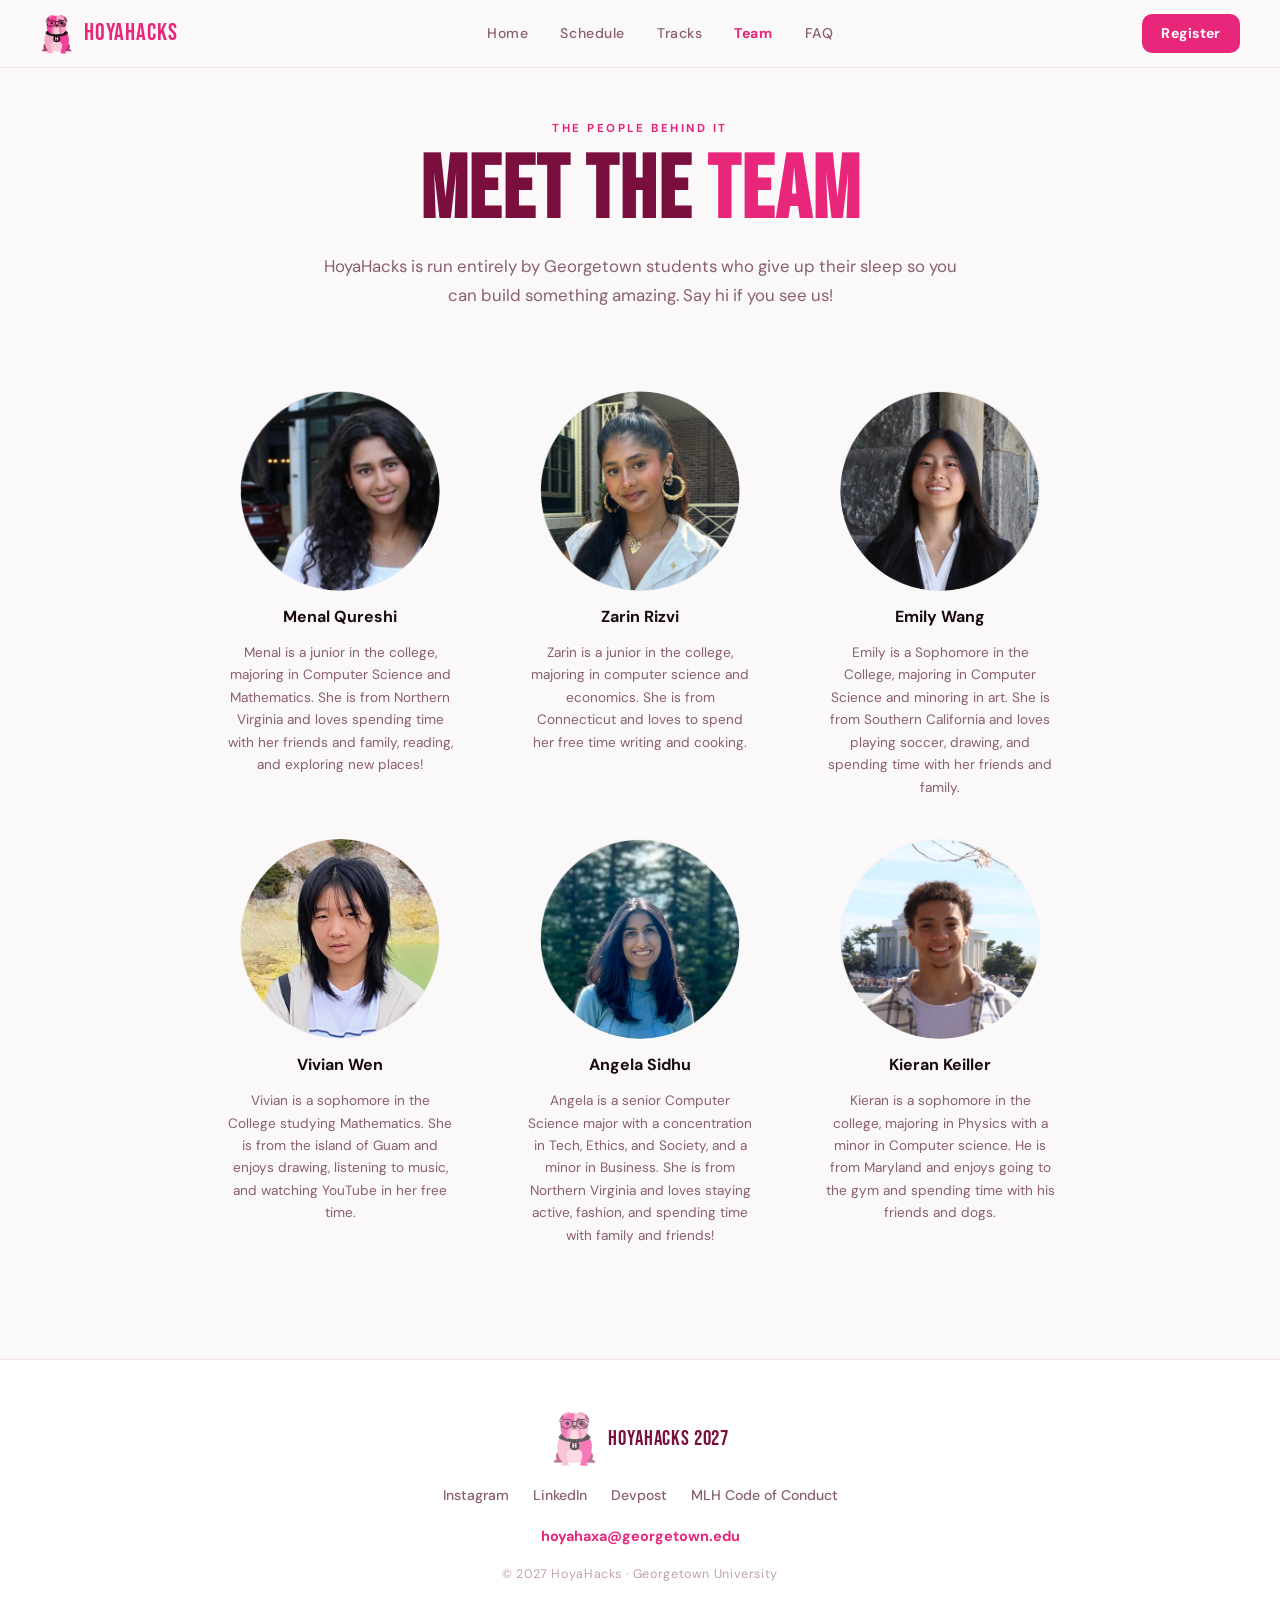
==== organizers.html @ c8f6a8e1 "initial commit" ====
<!DOCTYPE html>
<html lang="en">
<head>
<meta charset="UTF-8">
<meta name="viewport" content="width=device-width, initial-scale=1.0">
<title>Meet the Team — HoyaHacks 2027</title>
<link href="https://fonts.googleapis.com/css2?family=Bebas+Neue&family=DM+Sans:wght@400;500;700&display=swap" rel="stylesheet">
<link rel="stylesheet" href="shared.css">

<style>
.team-grid {
  display: grid;
  grid-template-columns: repeat(3, 1fr);
  gap: 2.5rem;
  max-width: 860px;
  margin: 0 auto;
  text-align: center;
}

.team-card {
  display: flex;
  flex-direction: column;
  align-items: center;
  gap: 0.8rem;
}

.team-avatar {
  width: 200px;
  height: 200px;
  border-radius: 50%;
  background: linear-gradient(135deg, var(--pink-pale) 0%, var(--pink-light) 100%);
  border: 0px solid var(--pink-light);
  display: flex;
  align-items: center;
  justify-content: center;
  font-family: 'Bebas Neue', sans-serif;
  font-size: 2rem;
  color: var(--pink-hot);
  overflow: hidden;
  flex-shrink: 0;
}

.team-avatar img {
  width: 100%;
  height: 100%;
  object-fit: cover;
}

.team-name {
  font-weight: 700;
  font-size: 1rem;
  color: var(--text);
}

.team-blurb {
  font-size: 0.85rem;
  color: var(--text-muted);
  line-height: 1.65;
  max-width: 230px;
}

@media (max-width: 600px) {
  .team-grid { grid-template-columns: repeat(2, 1fr); gap: 2rem; }
}
</style>
</head>
<body>

<nav id="nav">
  <a href="index.html" class="nav-logo">
    <img src="HH2027_FULL_Logo_Transparent-JACK.png" alt="mascot" class="nav-mascot">
    HoyaHacks
  </a>
  <ul class="nav-links">
    <li><a href="index.html">Home</a></li>
    <li><a href="schedule.html">Schedule</a></li>
    <li><a href="tracks.html">Tracks</a></li>
    <li><a href="organizers.html" class="active">Team</a></li>
    <li><a href="faq.html">FAQ</a></li>
  </ul>
  <a href="index.html#register" class="btn-primary nav-cta">Register</a>
</nav>

<div class="page-hero">
  <div class="section-label">The People Behind It</div>
  <h1>Meet the <span>Team</span></h1>
  <p>HoyaHacks is run entirely by Georgetown students who give up their sleep so you can build something amazing. Say hi if you see us!</p>
</div>

<section class="page-section" style="padding-top: 1rem;">
  <div class="team-grid">
    <div class="team-card">
      <div class="team-avatar"><img src="menal-headshot.png" alt="Menal Qureshi"></div>
      <div class="team-name">Menal Qureshi</div>
      <p class="team-blurb">Menal is a junior in the college, majoring in Computer Science and Mathematics. She is from Northern Virginia and loves spending time with her friends and family, reading, and exploring new places!</p>
    </div>
    <div class="team-card">
      <div class="team-avatar"><img src="zarin-headshot.png" alt="Zarin Rizvi"></div>
      <div class="team-name">Zarin Rizvi</div>
      <p class="team-blurb">Zarin is a junior in the college, majoring in computer science and economics. She is from Connecticut and loves to spend her free time writing and cooking. </p>
    </div>
    <div class="team-card">
      <div class="team-avatar"><img src="emily-headshot.png" alt="Emily Wang"></div>
      <div class="team-name">Emily Wang</div>
      <p class="team-blurb">Emily is a Sophomore in the College, majoring in Computer Science and minoring in art. She is from Southern California and loves playing soccer, drawing, and spending time with her friends and family.</p>
    </div>
    <div class="team-card">
      <div class="team-avatar"><img src="vivian-headshot.png" alt="Vivian Wen"></div>
      <div class="team-name">Vivian Wen</div>
      <p class="team-blurb">Vivian is a sophomore in the College studying Mathematics. She is from the island of Guam and enjoys drawing, listening to music, and watching YouTube in her free time.
</p>
    </div>
    <div class="team-card">
      <div class="team-avatar"><img src="angela-headshot.png" alt="Angela Sidhu"></div>
      <div class="team-name">Angela Sidhu</div>
      <p class="team-blurb">Angela is a senior Computer Science major with a concentration in Tech, Ethics, and Society, and a minor in Business. She is from Northern Virginia and loves staying active, fashion, and spending time with family and friends!</p>
    </div>
    <div class="team-card">
      <div class="team-avatar"><img src="kieran-headshot.png" alt="Kieran Keiller"></div>
      <div class="team-name">Kieran Keiller</div>
      <p class="team-blurb">Kieran is a sophomore in the college, majoring in Physics with a minor in Computer science. He is from Maryland and enjoys going to the gym and spending time with his friends and dogs.</p>
    </div>
  </div>
</section>

<footer>
  <div class="footer-inner">
    <div class="footer-logo">
      <img src="HH2027_FULL_Logo_Transparent-JACK.png" alt="Jack mascot" style="width:48px; opacity:0.7;">
      <span>HoyaHacks 2027</span>
    </div>
    <div class="footer-links">
      <a href="https://www.instagram.com/hoyahacks/" target="_blank">Instagram</a>
      <a href="https://www.linkedin.com/company/hoya-hacks" target="_blank">LinkedIn</a>
      <a href="https://hoya-hacks-2027.devpost.com/" target="_blank">Devpost</a>
      <a href="http://hackp.ac/coc" target="_blank">MLH Code of Conduct</a>
    </div>
    <div class="footer-contact"><a href="mailto:hoyahaxa@georgetown.edu">hoyahaxa@georgetown.edu</a></div>
    <div class="footer-copy">© 2027 HoyaHacks · Georgetown University</div>
  </div>
</footer>

<script src="shared.js"></script>
</body>
</html>
---- shared.css ----
/* ═══════════════════════════════════════════
   HOYAHACKS 2027 — SHARED STYLES
   Colors pulled from logo:
   Hot Pink   #E8267A
   Mid Pink   #C41E6A
   Deep Pink  #7A0F3D (darkest)
   Light Pink #F4C0D1
   Pale Pink  #FBEAF0
   Off-white  #FAF8F9
═══════════════════════════════════════════ */

:root {
  --pink-hot:   #E8267A;
  --pink-mid:   #C41E6A;
  --pink-bright:#FF4DA6;
  --pink-light: #F4C0D1;
  --pink-pale:  #F5E0EB;
  --pink-deep:  #7A0F3D;
  --bg:         #FAF8F9;
  --bg-card:    #FFFFFF;
  --text:       #1A0A10;
  --text-muted: #8A5E70;
  --divider:    #F0D5E2;
}

*, *::before, *::after { margin: 0; padding: 0; box-sizing: border-box; }
html { scroll-behavior: smooth; }

body {
  background: var(--bg);
  color: var(--text);
  font-family: 'DM Sans', sans-serif;
  font-size: 16px;
  line-height: 1.6;
  overflow-x: hidden;
}

/* ── NAVBAR ── */
#nav {
  position: fixed;
  top: 0; left: 0; right: 0;
  z-index: 200;
  height: 68px;
  display: flex;
  align-items: center;
  justify-content: space-between;
  padding: 0 2.5rem;
  background: rgba(250,248,249,0.9);
  backdrop-filter: blur(14px);
  -webkit-backdrop-filter: blur(14px);
  border-bottom: 1px solid var(--pink-pale);
  transition: box-shadow 0.3s;
}

#nav.scrolled { box-shadow: 0 2px 20px rgba(232,38,122,0.08); }

.nav-logo {
  display: flex;
  align-items: center;
  gap: 0.6rem;
  font-family: 'Bebas Neue', sans-serif;
  font-size: 1.5rem;
  color: var(--pink-hot);
  letter-spacing: 0.04em;
  text-decoration: none;
}

.nav-mascot { width: 34px; height: auto; }

.nav-links {
  display: flex;
  list-style: none;
  gap: 0.2rem;
}

.nav-links a {
  color: var(--text-muted);
  text-decoration: none;
  font-size: 0.88rem;
  font-weight: 500;
  letter-spacing: 0.04em;
  padding: 0.4rem 0.9rem;
  border-radius: 8px;
  transition: color 0.2s, background 0.2s;
}

.nav-links a:hover { color: var(--pink-hot); background: var(--pink-pale); }
.nav-links a.active { color: var(--pink-hot); font-weight: 700; }

.nav-cta { font-size: 0.88rem !important; padding: 0.5rem 1.2rem !important; }

/* ── BUTTONS ── */
.btn-primary {
  display: inline-block;
  background: var(--pink-hot);
  color: #fff;
  padding: 0.65rem 1.5rem;
  border-radius: 10px;
  text-decoration: none;
  font-weight: 700;
  font-size: 0.9rem;
  letter-spacing: 0.03em;
  transition: background 0.2s, transform 0.15s, box-shadow 0.2s;
  border: none;
  cursor: pointer;
}

.btn-primary:hover {
  background: var(--pink-mid);
  transform: translateY(-1px);
  box-shadow: 0 6px 18px rgba(232,38,122,0.25);
}

.btn-outline {
  display: inline-block;
  background: transparent;
  color: var(--pink-hot);
  padding: 0.65rem 1.5rem;
  border-radius: 10px;
  text-decoration: none;
  font-weight: 700;
  font-size: 0.9rem;
  letter-spacing: 0.03em;
  border: 1.5px solid var(--pink-hot);
  transition: background 0.2s, transform 0.15s;
  cursor: pointer;
}

.btn-outline:hover {
  background: var(--pink-pale);
  transform: translateY(-1px);
}

/* ── SECTION LAYOUT ── */
.page-section {
  max-width: 1060px;
  margin: 0 auto;
  padding: 5rem 2rem;
}

.section-label {
  font-size: 0.72rem;
  font-weight: 700;
  letter-spacing: 0.22em;
  text-transform: uppercase;
  color: var(--pink-hot);
  margin-bottom: 0.6rem;
}

.section-title {
  font-family: 'Bebas Neue', sans-serif;
  font-size: clamp(2rem, 4.5vw, 3.2rem);
  line-height: 1.05;
  color: var(--pink-deep);
  letter-spacing: 0.02em;
  margin-bottom: 1.2rem;
}

.divider {
  max-width: 1060px;
  margin: 0 auto;
  height: 1px;
  background: var(--divider);
}

/* ── PAGE HERO (inner pages) ── */
.page-hero {
  padding: 120px 2rem 4rem;
  text-align: center;
  max-width: 700px;
  margin: 0 auto;
}

.page-hero .section-label { margin-bottom: 0.6rem; }

.page-hero h1 {
  font-family: 'Bebas Neue', sans-serif;
  font-size: clamp(3rem, 7vw, 5.5rem);
  color: var(--pink-deep);
  line-height: 1;
  letter-spacing: 0.02em;
  margin-bottom: 1rem;
}

.page-hero h1 span { color: var(--pink-hot); }

.page-hero p {
  color: var(--text-muted);
  font-size: 1.05rem;
  line-height: 1.75;
}

/* ── ANIMATIONS ── */
@keyframes fadeUp {
  from { opacity: 0; transform: translateY(20px); }
  to   { opacity: 1; transform: translateY(0); }
}

@keyframes float {
  0%, 100% { transform: translateY(0px); }
  50%       { transform: translateY(-12px); }
}

/* ── FOOTER ── */
footer {
  background: #fff;
  border-top: 1px solid var(--pink-pale);
  padding: 3rem 2rem;
  margin-top: 2rem;
}

.footer-inner {
  max-width: 1060px;
  margin: 0 auto;
  display: flex;
  flex-direction: column;
  align-items: center;
  gap: 1rem;
  text-align: center;
}

.footer-logo {
  display: flex;
  align-items: center;
  gap: 0.6rem;
  font-family: 'Bebas Neue', sans-serif;
  font-size: 1.3rem;
  color: var(--pink-deep);
  letter-spacing: 0.04em;
}

.footer-links {
  display: flex;
  gap: 1.5rem;
  flex-wrap: wrap;
  justify-content: center;
}

.footer-links a {
  color: var(--text-muted);
  text-decoration: none;
  font-size: 0.88rem;
  font-weight: 500;
  transition: color 0.2s;
}

.footer-links a:hover { color: var(--pink-hot); }

.footer-contact a {
  color: var(--pink-hot);
  text-decoration: none;
  font-size: 0.9rem;
  font-weight: 700;
}

.footer-copy {
  font-size: 0.78rem;
  color: #C0A0AE;
  letter-spacing: 0.05em;
}

/* ── RESPONSIVE NAV ── */
@media (max-width: 720px) {
  .nav-links { display: none; }
  #nav { padding: 0 1.5rem; }
}
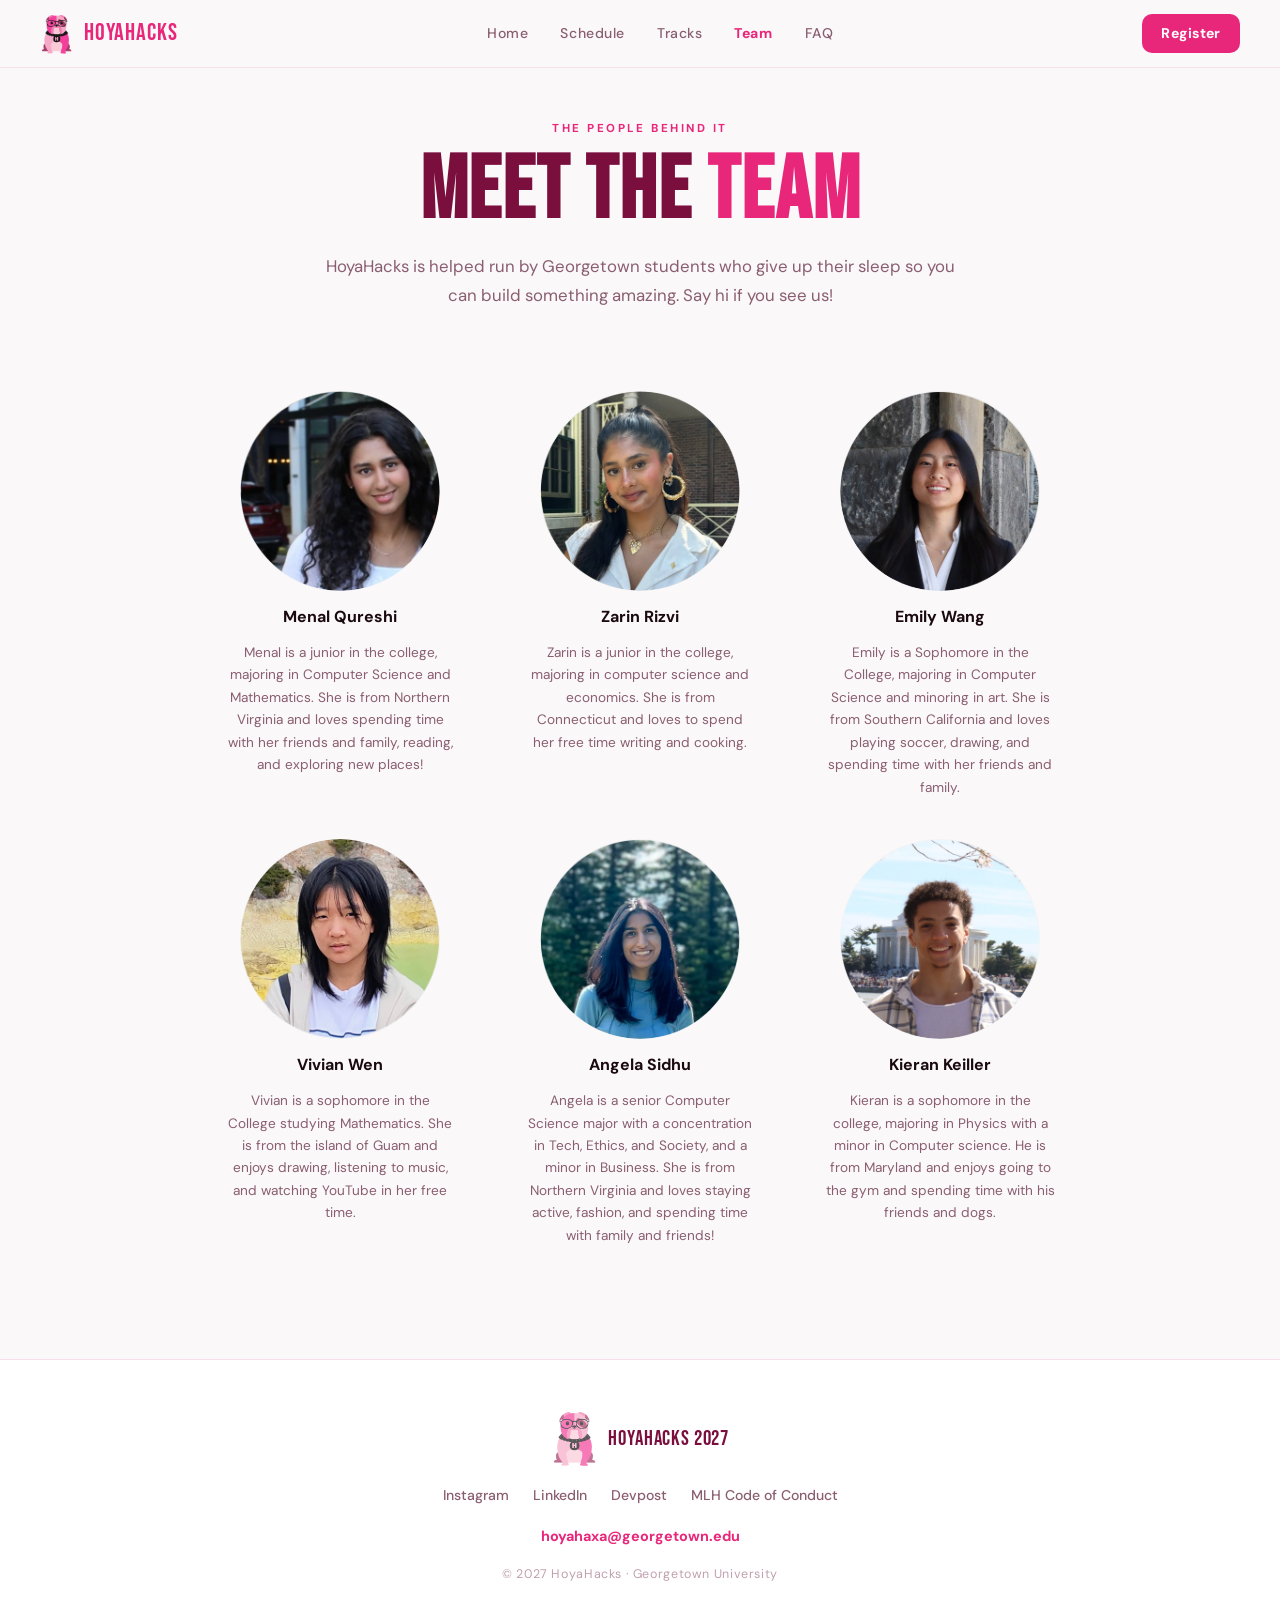
==== commit 053cb002: "edited placement of coming soon sign." ====
--- a/organizers.html
+++ b/organizers.html
@@ -84,7 +84,7 @@
 <div class="page-hero">
   <div class="section-label">The People Behind It</div>
   <h1>Meet the <span>Team</span></h1>
-  <p>HoyaHacks is run entirely by Georgetown students who give up their sleep so you can build something amazing. Say hi if you see us!</p>
+  <p>HoyaHacks is helped run by Georgetown students who give up their sleep so you can build something amazing. Say hi if you see us!</p>
 </div>
 
 <section class="page-section" style="padding-top: 1rem;">
